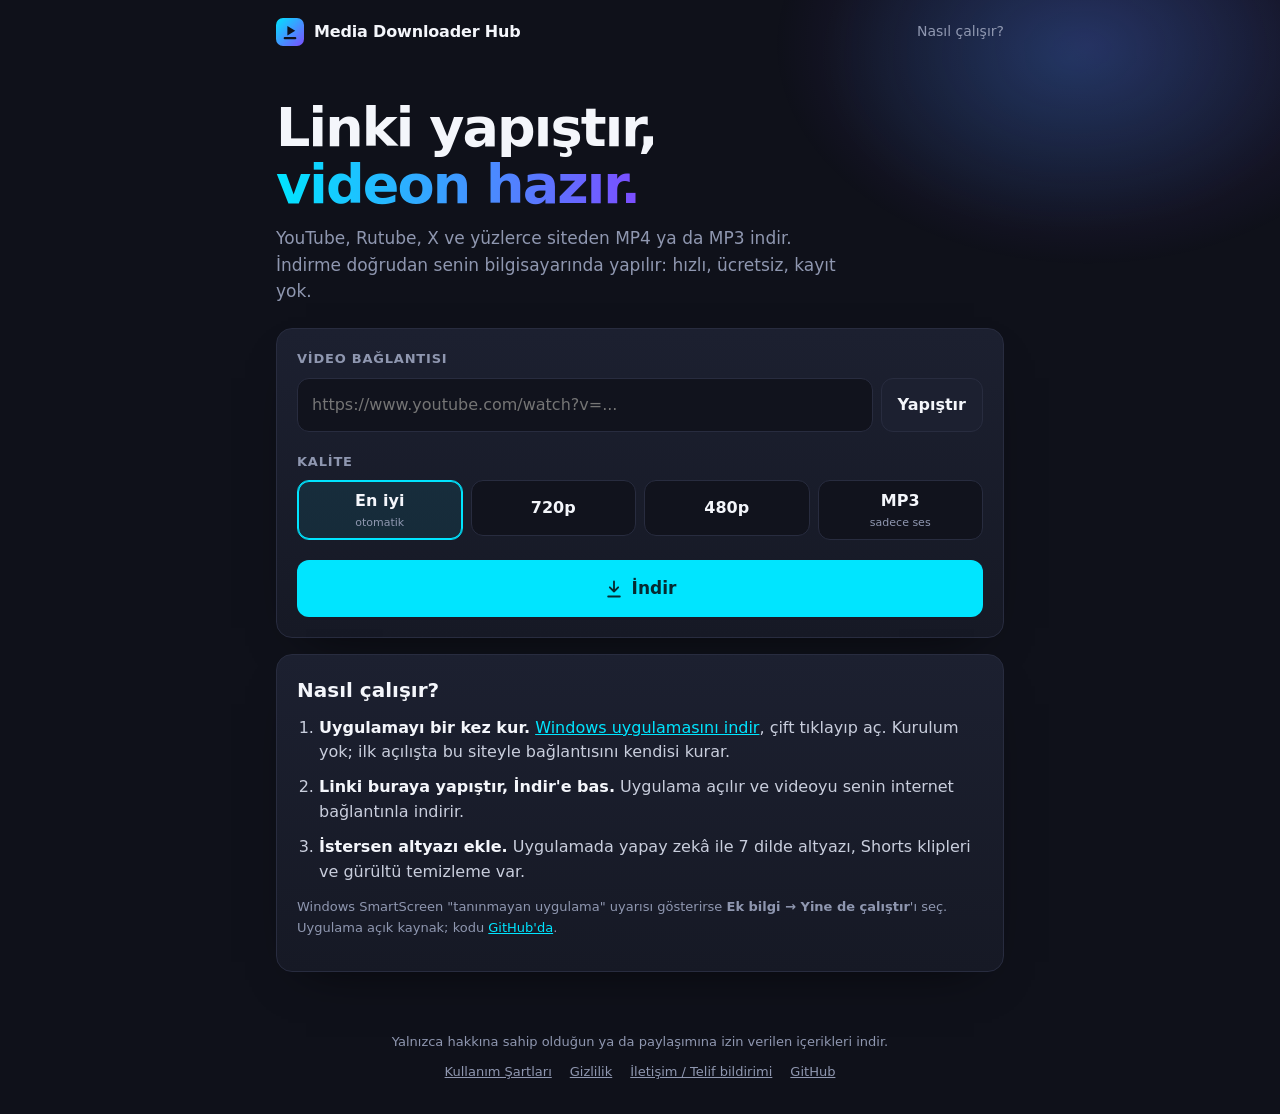
==== site/index.html @ 27bf65e7 "feat: serverless site that opens the desktop app via mdhub:// links - site/: static page for GitHub " ====
<!doctype html>
<html lang="tr">
<head>
  <meta charset="utf-8">
  <meta name="viewport" content="width=device-width, initial-scale=1">
  <title>Media Downloader Hub — Linki yapıştır, videon hazır</title>
  <meta name="description" content="Video bağlantısını yapıştır, MP4 veya MP3 olarak bilgisayarına indir. Ücretsiz ve açık kaynak. Yapay zekâ altyazı ve Shorts klipleri.">
  <meta name="theme-color" content="#0F111A">
  <meta property="og:type" content="website">
  <meta property="og:title" content="Media Downloader Hub — Linki yapıştır, videon hazır">
  <meta property="og:description" content="Video bağlantısını yapıştır, MP4 veya MP3 olarak indir. Yapay zekâ altyazı ve Shorts klipleri.">
  <meta property="og:image" content="og-image.png">
  <meta property="og:locale" content="tr_TR">
  <meta name="twitter:card" content="summary_large_image">
  <link rel="icon" href="favicon.svg" type="image/svg+xml">
  <link rel="stylesheet" href="style.css">
</head>
<body>
  <div class="glow" aria-hidden="true"></div>

  <header class="topbar">
    <a class="brand" href="./">
      <img src="favicon.svg" alt="" width="28" height="28">
      <span>Media Downloader Hub</span>
    </a>
    <a class="toplink" href="#nasil">Nasıl çalışır?</a>
  </header>

  <main class="wrap">
    <section class="hero">
      <h1>Linki yapıştır,<br><span class="accent">videon hazır.</span></h1>
      <p>YouTube, Rutube, X ve yüzlerce siteden MP4 ya da MP3 indir. İndirme doğrudan senin bilgisayarında yapılır: hızlı, ücretsiz, kayıt yok.</p>
    </section>

    <div class="banner" id="mobile-banner" hidden role="status">
      <strong>Şu an Windows uygulaması var.</strong>
      <span>Telefondan indirme yakında. Bu sayfayı bilgisayarından açıp linki oraya yapıştırabilirsin.</span>
    </div>

    <form class="card" id="form" novalidate>
      <label class="label" for="url">Video bağlantısı</label>
      <div class="url-row">
        <input id="url" name="url" type="url" inputmode="url" autocomplete="off" spellcheck="false"
               placeholder="https://www.youtube.com/watch?v=..." required>
        <button type="button" class="btn ghost" id="paste-btn">Yapıştır</button>
      </div>

      <fieldset class="chips">
        <legend class="label">Kalite</legend>
        <label><input type="radio" name="format" value="best" checked><span>En iyi <small>otomatik</small></span></label>
        <label><input type="radio" name="format" value="720p"><span>720p</span></label>
        <label><input type="radio" name="format" value="480p"><span>480p</span></label>
        <label><input type="radio" name="format" value="mp3"><span>MP3 <small>sadece ses</small></span></label>
      </fieldset>

      <p class="error" id="form-error" role="alert" hidden></p>

      <button type="submit" class="btn primary" id="submit-btn">
        <svg viewBox="0 0 24 24" width="20" height="20" aria-hidden="true"><path d="M12 3v12m0 0l-5-5m5 5l5-5M5 21h14" fill="none" stroke="currentColor" stroke-width="2.2" stroke-linecap="round" stroke-linejoin="round"/></svg>
        <span>İndir</span>
      </button>
    </form>

    <section class="card result" id="opened" hidden aria-live="polite">
      <div class="result-icon" aria-hidden="true">
        <svg viewBox="0 0 24 24" width="26" height="26"><path d="M5 12.5l4.5 4.5L19 7.5" fill="none" stroke="currentColor" stroke-width="2.6" stroke-linecap="round" stroke-linejoin="round"/></svg>
      </div>
      <p class="result-title">Uygulamada açılıyor</p>
      <p class="muted">Tarayıcı "Media Downloader Hub açılsın mı?" diye sorarsa <b>Aç</b>'a bas. İndirme uygulamada başlar, dosya İndirilenler klasörüne kaydedilir.</p>
      <p class="muted small" id="no-app-hint">Hiçbir şey olmadıysa uygulama henüz kurulu değil:</p>
      <a class="btn primary" id="get-app" href="#" rel="noopener">Windows uygulamasını indir (ücretsiz)</a>
      <button type="button" class="btn link" id="again-btn">Yeni bağlantı</button>
    </section>

    <section class="card how" id="nasil">
      <h2>Nasıl çalışır?</h2>
      <ol>
        <li><b>Uygulamayı bir kez kur.</b> <a href="#" data-app-link>Windows uygulamasını indir</a>, çift tıklayıp aç. Kurulum yok; ilk açılışta bu siteyle bağlantısını kendisi kurar.</li>
        <li><b>Linki buraya yapıştır, İndir'e bas.</b> Uygulama açılır ve videoyu senin internet bağlantınla indirir.</li>
        <li><b>İstersen altyazı ekle.</b> Uygulamada yapay zekâ ile 7 dilde altyazı, Shorts klipleri ve gürültü temizleme var.</li>
      </ol>
      <p class="muted small">Windows SmartScreen "tanınmayan uygulama" uyarısı gösterirse <b>Ek bilgi → Yine de çalıştır</b>'ı seç. Uygulama açık kaynak; kodu <a href="https://github.com/Oguzhan61-dilmac/media-downloader-hub" target="_blank" rel="noopener">GitHub'da</a>.</p>
    </section>
  </main>

  <footer class="footer">
    <p>Yalnızca hakkına sahip olduğun ya da paylaşımına izin verilen içerikleri indir.</p>
    <nav class="footer-links">
      <a href="kullanim-sartlari.html">Kullanım Şartları</a>
      <a href="gizlilik.html">Gizlilik</a>
      <a href="https://github.com/Oguzhan61-dilmac/media-downloader-hub/issues" target="_blank" rel="noopener">İletişim / Telif bildirimi</a>
      <a href="https://github.com/Oguzhan61-dilmac/media-downloader-hub" target="_blank" rel="noopener">GitHub</a>
    </nav>
  </footer>

  <script src="app.js"></script>
</body>
</html>
---- site/style.css ----
:root {
  --bg: #0F111A;
  --card: #161925;
  --card-2: #1C2030;
  --border: #282C3F;
  --input: #11131D;
  --text: #F4F6FB;
  --muted: #8F97B0;
  --accent: #00E5FF;
  --accent-ink: #062A31;
  --violet: #7C4DFF;
  --success: #00E676;
  --error: #FF6B6B;
  --warn: #FFD54F;
  --radius: 16px;
  --font: ui-sans-serif, system-ui, -apple-system, "Segoe UI", Roboto, "Helvetica Neue", Arial, sans-serif;
}

* { box-sizing: border-box; }
html { -webkit-text-size-adjust: 100%; }
body {
  margin: 0;
  min-height: 100vh;
  background: var(--bg);
  color: var(--text);
  font: 16px/1.55 var(--font);
  display: flex;
  flex-direction: column;
  overflow-x: hidden;
}
[hidden] { display: none !important; }
a { color: var(--accent); }

.glow {
  position: fixed;
  inset: -30vh -20vw auto auto;
  width: 70vw;
  height: 70vh;
  background: radial-gradient(closest-side, rgba(124, 77, 255, .22), transparent 70%),
              radial-gradient(closest-side, rgba(0, 229, 255, .14), transparent 70%) 40% 60% / 80% 80% no-repeat;
  pointer-events: none;
  z-index: 0;
}

.topbar, .wrap, .footer { position: relative; z-index: 1; }

.topbar {
  display: flex;
  align-items: center;
  justify-content: space-between;
  gap: 12px;
  max-width: 760px;
  width: 100%;
  margin: 0 auto;
  padding: 18px 16px;
}
.brand {
  display: inline-flex;
  align-items: center;
  gap: 10px;
  color: var(--text);
  text-decoration: none;
  font-weight: 700;
  letter-spacing: -.01em;
}
.toplink { color: var(--muted); text-decoration: none; font-size: 14px; }
.toplink:hover { color: var(--text); }

.wrap {
  max-width: 760px;
  width: 100%;
  margin: 0 auto;
  padding: 8px 16px 40px;
  flex: 1;
}

.hero { padding: 28px 0 24px; }
.hero h1 {
  margin: 0 0 12px;
  font-size: clamp(34px, 7vw, 54px);
  line-height: 1.05;
  letter-spacing: -.035em;
  font-weight: 800;
}
.accent {
  background: linear-gradient(90deg, var(--accent), var(--violet));
  -webkit-background-clip: text;
  background-clip: text;
  color: transparent;
}
.hero p { margin: 0; max-width: 560px; color: var(--muted); font-size: 17px; }

.banner {
  display: grid;
  gap: 4px;
  margin-bottom: 16px;
  padding: 14px 16px;
  border: 1px solid rgba(255, 213, 79, .35);
  background: rgba(255, 213, 79, .08);
  border-radius: 12px;
  font-size: 14px;
}
.banner strong { color: var(--warn); }

.card {
  background: linear-gradient(180deg, var(--card-2), var(--card));
  border: 1px solid var(--border);
  border-radius: var(--radius);
  padding: 20px;
  margin-bottom: 16px;
  box-shadow: 0 20px 50px -30px rgba(0, 0, 0, .8);
}

.label {
  display: block;
  font-size: 13px;
  font-weight: 600;
  color: var(--muted);
  text-transform: uppercase;
  letter-spacing: .06em;
  margin-bottom: 8px;
  padding: 0;
}

.url-row { display: flex; gap: 8px; }
input[type="url"], select {
  width: 100%;
  min-width: 0;
  background: var(--input);
  color: var(--text);
  border: 1px solid var(--border);
  border-radius: 12px;
  padding: 14px 14px;
  font: inherit;
  outline: none;
  transition: border-color .15s, box-shadow .15s;
}
input[type="url"]:focus, select:focus {
  border-color: var(--accent);
  box-shadow: 0 0 0 3px rgba(0, 229, 255, .18);
}
select { padding: 11px 12px; appearance: none; background-image: linear-gradient(45deg, transparent 50%, var(--muted) 50%), linear-gradient(135deg, var(--muted) 50%, transparent 50%); background-position: calc(100% - 18px) 52%, calc(100% - 13px) 52%; background-size: 5px 5px; background-repeat: no-repeat; padding-right: 32px; }

.btn {
  display: inline-flex;
  align-items: center;
  justify-content: center;
  gap: 8px;
  border: 0;
  border-radius: 12px;
  font: inherit;
  font-weight: 700;
  cursor: pointer;
  text-decoration: none;
  transition: transform .08s, filter .15s, background .15s;
}
.btn:active { transform: translateY(1px); }
.btn.primary {
  width: 100%;
  padding: 15px 18px;
  background: var(--accent);
  color: var(--accent-ink);
  font-size: 17px;
}
.btn.primary:hover { filter: brightness(1.08); }
.btn.primary:disabled { background: #2E344E; color: var(--muted); cursor: progress; }
.btn.ghost {
  flex: none;
  padding: 0 16px;
  background: var(--card-2);
  color: var(--text);
  border: 1px solid var(--border);
}
.btn.ghost:hover { border-color: var(--accent); }
.btn.link { background: none; color: var(--muted); padding: 8px; font-weight: 600; }
.btn.link:hover { color: var(--text); }

.chips {
  display: grid;
  grid-template-columns: repeat(4, 1fr);
  gap: 8px;
  border: 0;
  margin: 20px 0 0;
  padding: 0;
}
.chips legend { grid-column: 1 / -1; }
.chips label { position: relative; }
.chips input { position: absolute; opacity: 0; pointer-events: none; }
.chips span {
  display: flex;
  flex-direction: column;
  align-items: center;
  justify-content: center;
  min-height: 56px;
  padding: 8px 6px;
  text-align: center;
  border: 1px solid var(--border);
  border-radius: 12px;
  background: var(--input);
  font-weight: 700;
  cursor: pointer;
  transition: border-color .15s, background .15s;
}
.chips small { font-weight: 500; font-size: 11px; color: var(--muted); }
.chips input:checked + span {
  border-color: var(--accent);
  background: rgba(0, 229, 255, .08);
  box-shadow: inset 0 0 0 1px var(--accent);
}
.chips input:focus-visible + span { outline: 2px solid var(--accent); outline-offset: 2px; }

.studio {
  margin: 20px 0 0;
  border: 1px solid var(--border);
  border-radius: 12px;
  background: rgba(124, 77, 255, .05);
  padding: 0 14px;
}
.studio summary {
  display: flex;
  align-items: center;
  gap: 10px;
  padding: 14px 0;
  cursor: pointer;
  list-style: none;
  font-weight: 700;
}
.studio summary::-webkit-details-marker { display: none; }
.studio summary::after {
  content: "";
  margin-left: auto;
  width: 8px;
  height: 8px;
  border-right: 2px solid var(--muted);
  border-bottom: 2px solid var(--muted);
  transform: rotate(45deg);
  transition: transform .2s;
}
.studio[open] summary::after { transform: rotate(-135deg); }
.badge {
  flex: none;
  white-space: nowrap;
  font-size: 11px;
  font-weight: 700;
  padding: 3px 8px;
  border-radius: 99px;
  background: rgba(124, 77, 255, .2);
  color: #B9A2FF;
}
.studio.disabled { opacity: .5; pointer-events: none; }

.studio-grid {
  display: grid;
  grid-template-columns: repeat(3, 1fr);
  gap: 10px;
  margin: 4px 0 12px;
}
.studio-grid label { display: grid; gap: 6px; font-size: 13px; color: var(--muted); font-weight: 600; }
.studio-grid.off { opacity: .45; }

.switch {
  display: flex;
  align-items: center;
  gap: 12px;
  padding: 8px 0;
  cursor: pointer;
  font-weight: 600;
}
.switch input { position: absolute; opacity: 0; pointer-events: none; }
.switch small { color: var(--muted); font-weight: 500; }
.track {
  flex: none;
  position: relative;
  width: 42px;
  height: 24px;
  border-radius: 99px;
  background: #2A2F45;
  transition: background .15s;
}
.track::after {
  content: "";
  position: absolute;
  top: 3px;
  left: 3px;
  width: 18px;
  height: 18px;
  border-radius: 50%;
  background: #fff;
  transition: transform .15s;
}
.switch input:checked + .track { background: var(--violet); }
.switch input:checked + .track::after { transform: translateX(18px); }
.switch input:focus-visible + .track { outline: 2px solid var(--accent); outline-offset: 2px; }
.switch input:disabled ~ * { opacity: .45; }

.hint { margin: 6px 0 14px; color: var(--muted); font-size: 13px; }
.error {
  margin: 16px 0 0;
  padding: 12px 14px;
  border-radius: 12px;
  background: rgba(255, 107, 107, .1);
  border: 1px solid rgba(255, 107, 107, .35);
  color: #FFC4C4;
  white-space: pre-line;
  font-size: 15px;
}
form .btn.primary { margin-top: 20px; }

.progress-head { display: flex; align-items: flex-start; justify-content: space-between; gap: 16px; }
.step { margin: 0; font-weight: 700; }
.detail { margin: 2px 0 0; color: var(--muted); font-size: 14px; min-height: 1.4em; }
.pct { font-weight: 800; font-size: 22px; color: var(--accent); font-variant-numeric: tabular-nums; }
.bar { margin-top: 14px; height: 10px; border-radius: 99px; background: #222638; overflow: hidden; }
.fill {
  height: 100%;
  width: 0;
  border-radius: inherit;
  background: linear-gradient(90deg, var(--accent), var(--violet));
  transition: width .4s ease;
}
.progress.indeterminate .fill { width: 35% !important; animation: slide 1.2s ease-in-out infinite; }
@keyframes slide { from { transform: translateX(-100%); } to { transform: translateX(290%); } }
.progress-foot { display: flex; justify-content: flex-end; margin-top: 8px; }

.result { text-align: center; }
.result-icon {
  width: 52px;
  height: 52px;
  margin: 4px auto 10px;
  border-radius: 50%;
  display: grid;
  place-items: center;
  background: rgba(0, 230, 118, .12);
  color: var(--success);
}
.result-title { margin: 0; font-size: 20px; font-weight: 800; }
.result-file { margin: 6px 0 2px; word-break: break-word; }
.result .btn.primary { margin-top: 14px; }
.muted { color: var(--muted); }
.small { font-size: 13px; }

.footer {
  max-width: 760px;
  width: 100%;
  margin: 0 auto;
  padding: 0 16px 32px;
  color: var(--muted);
  font-size: 13px;
  text-align: center;
}
.footer p { margin: 4px 0; }
.footer-links { display: flex; flex-wrap: wrap; justify-content: center; gap: 6px 18px; margin-top: 10px; }
.footer-links a { color: var(--muted); }
.footer-links a:hover { color: var(--text); }
.turnstile { margin-top: 18px; display: flex; justify-content: center; min-height: 65px; }

/* legal pages */
.legal { max-width: 760px; }
.legal h1 { font-size: clamp(28px, 5vw, 38px); letter-spacing: -.02em; margin: 24px 0 6px; }
.legal h2 { font-size: 18px; margin: 28px 0 8px; }
.legal p, .legal li { color: #C9CEDD; }
.legal ul { padding-left: 20px; }
.legal .updated { color: var(--muted); font-size: 14px; margin: 0 0 20px; }

@media (max-width: 560px) {
  .chips { grid-template-columns: repeat(2, 1fr); }
  .studio-grid { grid-template-columns: 1fr; }
  .card { padding: 16px; }
  .hero { padding-top: 12px; }
  .toplink { display: none; }
}

@media (prefers-reduced-motion: reduce) {
  * { transition: none !important; animation: none !important; }
}

/* "how it works" card (static site) */
.how h2 { margin: 0 0 10px; font-size: 20px; }
.how ol { margin: 0 0 12px; padding-left: 22px; display: grid; gap: 10px; }
.how li { color: #C9CEDD; }
.how li b { color: var(--text); }
.result .muted { max-width: 520px; margin: 6px auto; }
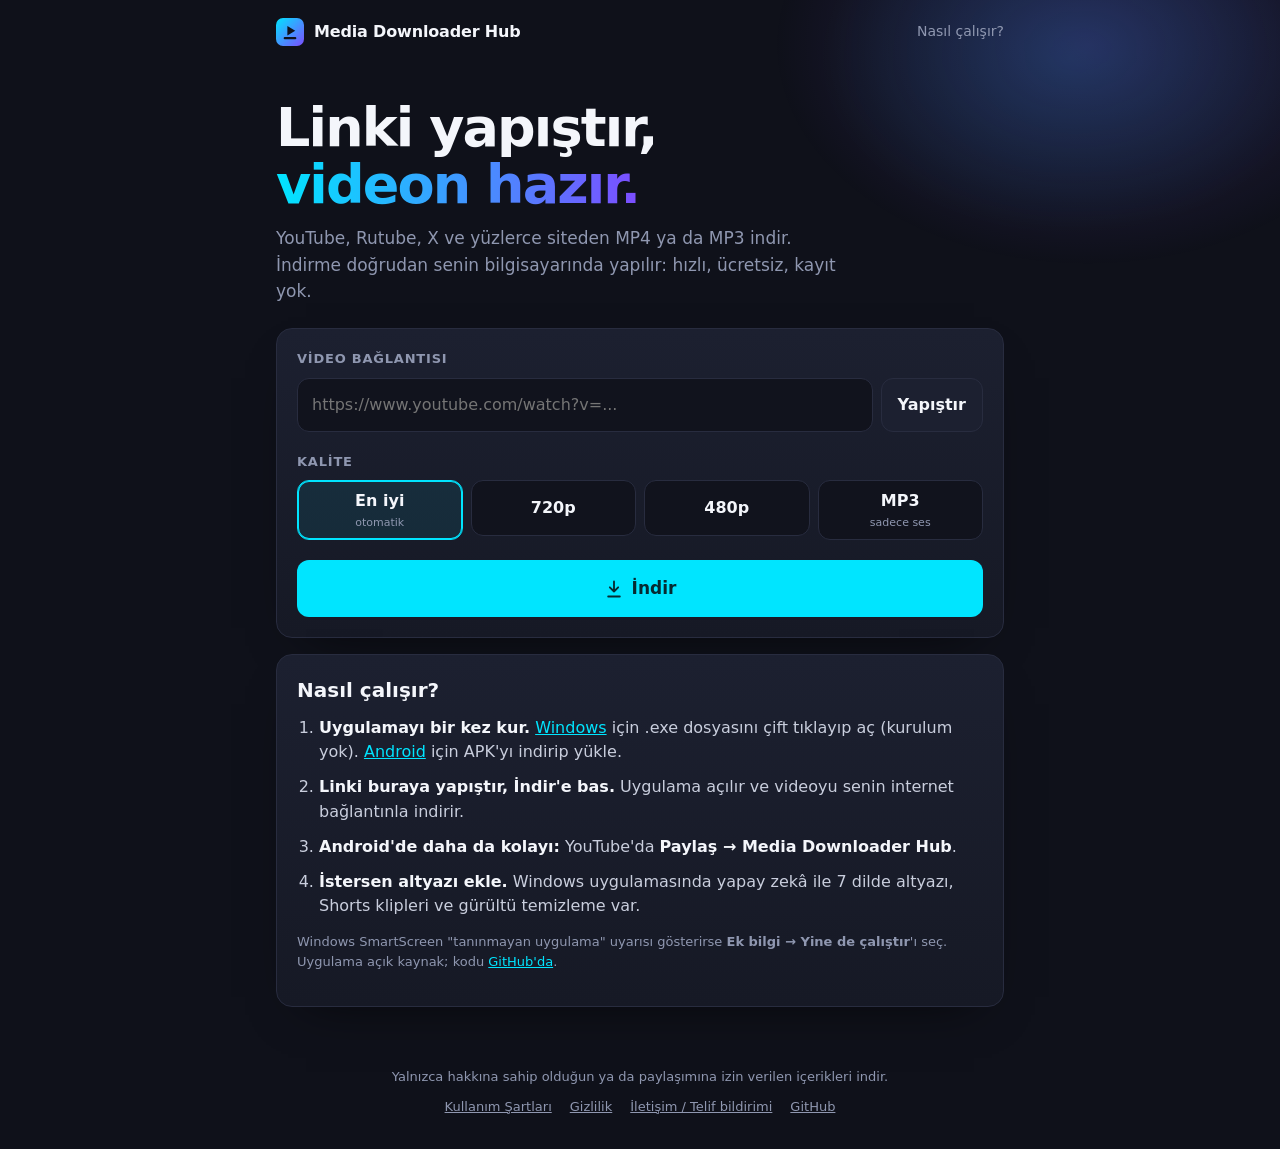
==== commit 6521d21f: "feat: Android app downloads on the phone; site opens app on Android and Windows - Android: yt-dlp ru" ====
--- a/site/index.html
+++ b/site/index.html
@@ -33,8 +33,8 @@
     </section>
 
     <div class="banner" id="mobile-banner" hidden role="status">
-      <strong>Şu an Windows uygulaması var.</strong>
-      <span>Telefondan indirme yakında. Bu sayfayı bilgisayarından açıp linki oraya yapıştırabilirsin.</span>
+      <strong>iPhone desteklenmiyor.</strong>
+      <span>Apple bu tür uygulamalara izin vermiyor. Windows bilgisayarından ya da Android telefondan kullanabilirsin.</span>
     </div>
 
     <form class="card" id="form" novalidate>
@@ -68,16 +68,18 @@
       <p class="result-title">Uygulamada açılıyor</p>
       <p class="muted">Tarayıcı "Media Downloader Hub açılsın mı?" diye sorarsa <b>Aç</b>'a bas. İndirme uygulamada başlar, dosya İndirilenler klasörüne kaydedilir.</p>
       <p class="muted small" id="no-app-hint">Hiçbir şey olmadıysa uygulama henüz kurulu değil:</p>
-      <a class="btn primary" id="get-app" href="#" rel="noopener">Windows uygulamasını indir (ücretsiz)</a>
+      <a class="btn primary" id="get-app" href="#" rel="noopener">Uygulamayı indir (ücretsiz)</a>
+      <p class="muted small" id="apk-hint" hidden>APK'yı açarken "bilinmeyen uygulamalara izin ver" sorulursa izin ver. Uygulama Google Play'de değil, doğrudan GitHub'dan iner.</p>
       <button type="button" class="btn link" id="again-btn">Yeni bağlantı</button>
     </section>
 
     <section class="card how" id="nasil">
       <h2>Nasıl çalışır?</h2>
       <ol>
-        <li><b>Uygulamayı bir kez kur.</b> <a href="#" data-app-link>Windows uygulamasını indir</a>, çift tıklayıp aç. Kurulum yok; ilk açılışta bu siteyle bağlantısını kendisi kurar.</li>
+        <li><b>Uygulamayı bir kez kur.</b> <a href="#" data-win-link>Windows</a> için .exe dosyasını çift tıklayıp aç (kurulum yok). <a href="#" data-android-link>Android</a> için APK'yı indirip yükle.</li>
         <li><b>Linki buraya yapıştır, İndir'e bas.</b> Uygulama açılır ve videoyu senin internet bağlantınla indirir.</li>
-        <li><b>İstersen altyazı ekle.</b> Uygulamada yapay zekâ ile 7 dilde altyazı, Shorts klipleri ve gürültü temizleme var.</li>
+        <li><b>Android'de daha da kolayı:</b> YouTube'da <b>Paylaş → Media Downloader Hub</b>.</li>
+        <li><b>İstersen altyazı ekle.</b> Windows uygulamasında yapay zekâ ile 7 dilde altyazı, Shorts klipleri ve gürültü temizleme var.</li>
       </ol>
       <p class="muted small">Windows SmartScreen "tanınmayan uygulama" uyarısı gösterirse <b>Ek bilgi → Yine de çalıştır</b>'ı seç. Uygulama açık kaynak; kodu <a href="https://github.com/Oguzhan61-dilmac/media-downloader-hub" target="_blank" rel="noopener">GitHub'da</a>.</p>
     </section>
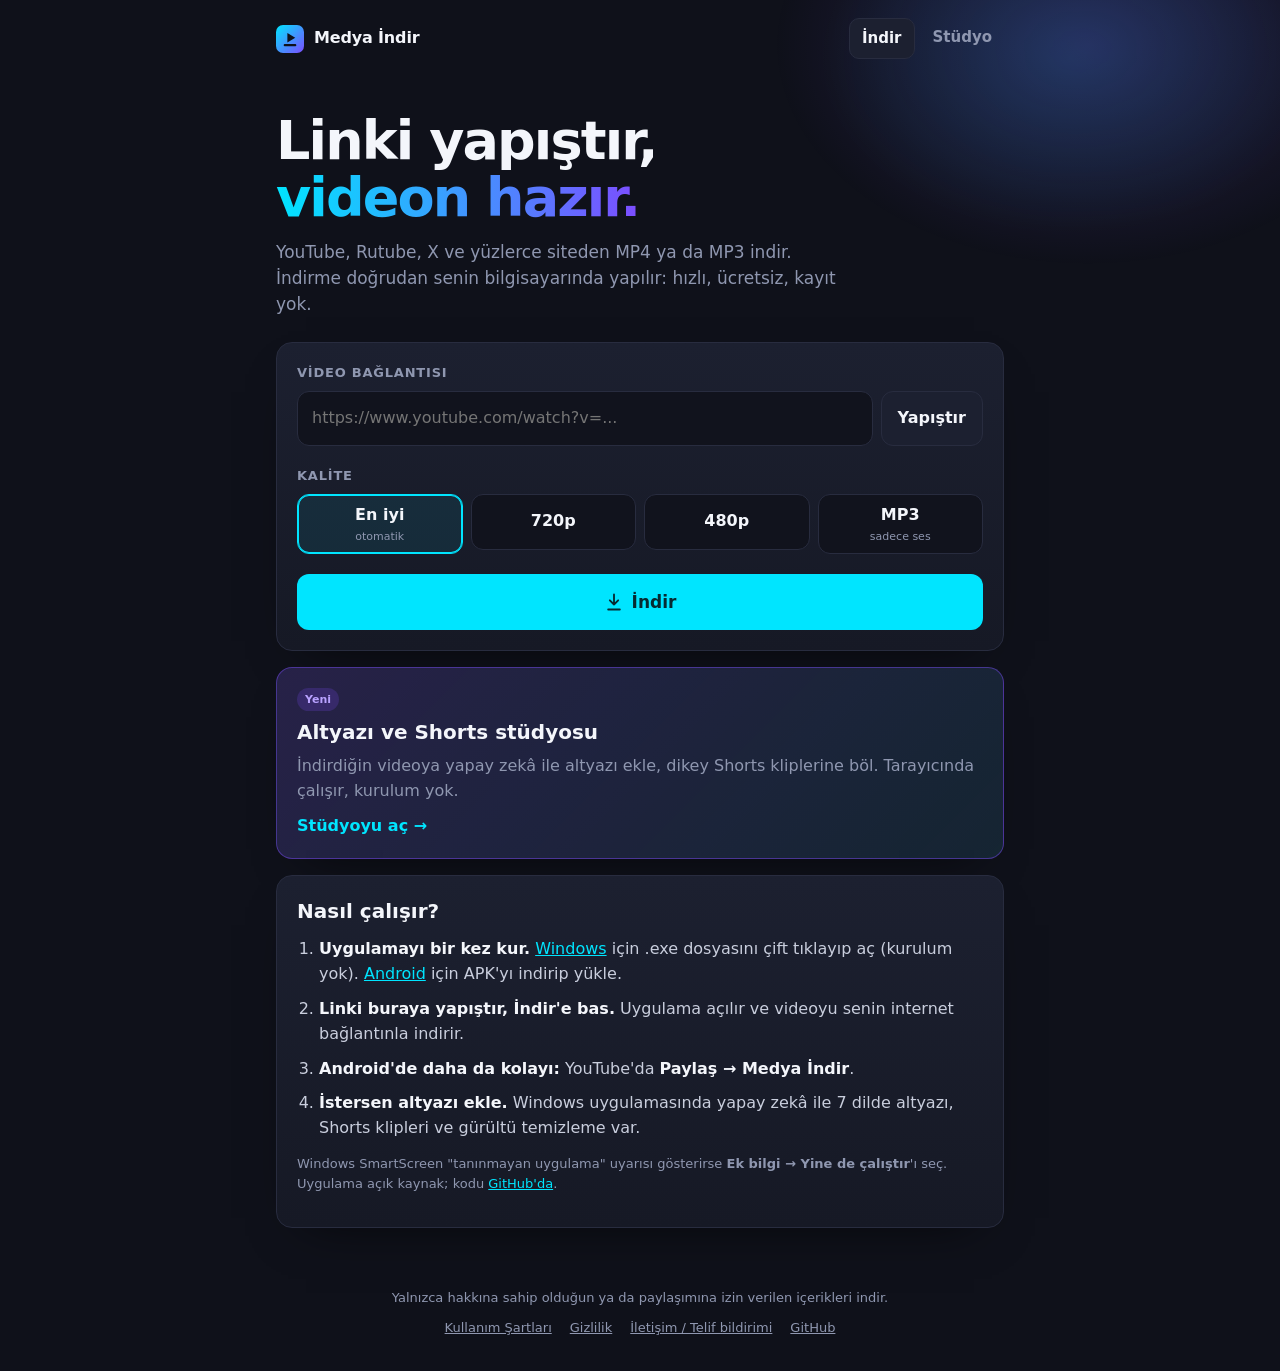
==== commit ca2ff723: "feat: Medya İndir brand, in-browser subtitle & Shorts studio, medyaindir.com.tr - site/studyo.html: " ====
--- a/site/index.html
+++ b/site/index.html
@@ -3,13 +3,13 @@
 <head>
   <meta charset="utf-8">
   <meta name="viewport" content="width=device-width, initial-scale=1">
-  <title>Media Downloader Hub — Linki yapıştır, videon hazır</title>
+  <title>Medya İndir — Linki yapıştır, videon hazır</title>
   <meta name="description" content="Video bağlantısını yapıştır, MP4 veya MP3 olarak bilgisayarına indir. Ücretsiz ve açık kaynak. Yapay zekâ altyazı ve Shorts klipleri.">
   <meta name="theme-color" content="#0F111A">
   <meta property="og:type" content="website">
-  <meta property="og:title" content="Media Downloader Hub — Linki yapıştır, videon hazır">
+  <meta property="og:title" content="Medya İndir — Linki yapıştır, videon hazır">
   <meta property="og:description" content="Video bağlantısını yapıştır, MP4 veya MP3 olarak indir. Yapay zekâ altyazı ve Shorts klipleri.">
-  <meta property="og:image" content="og-image.png">
+  <meta property="og:image" content="https://medyaindir.com.tr/og-image.png">
   <meta property="og:locale" content="tr_TR">
   <meta name="twitter:card" content="summary_large_image">
   <link rel="icon" href="favicon.svg" type="image/svg+xml">
@@ -21,9 +21,12 @@
   <header class="topbar">
     <a class="brand" href="./">
       <img src="favicon.svg" alt="" width="28" height="28">
-      <span>Media Downloader Hub</span>
+      <span>Medya İndir</span>
     </a>
-    <a class="toplink" href="#nasil">Nasıl çalışır?</a>
+    <nav class="nav">
+      <a href="./" aria-current="page">İndir</a>
+      <a href="studyo.html">Stüdyo</a>
+    </nav>
   </header>
 
   <main class="wrap">
@@ -66,19 +69,26 @@
         <svg viewBox="0 0 24 24" width="26" height="26"><path d="M5 12.5l4.5 4.5L19 7.5" fill="none" stroke="currentColor" stroke-width="2.6" stroke-linecap="round" stroke-linejoin="round"/></svg>
       </div>
       <p class="result-title">Uygulamada açılıyor</p>
-      <p class="muted">Tarayıcı "Media Downloader Hub açılsın mı?" diye sorarsa <b>Aç</b>'a bas. İndirme uygulamada başlar, dosya İndirilenler klasörüne kaydedilir.</p>
+      <p class="muted">Tarayıcı "Medya İndir açılsın mı?" diye sorarsa <b>Aç</b>'a bas. İndirme uygulamada başlar, dosya İndirilenler klasörüne kaydedilir.</p>
       <p class="muted small" id="no-app-hint">Hiçbir şey olmadıysa uygulama henüz kurulu değil:</p>
       <a class="btn primary" id="get-app" href="#" rel="noopener">Uygulamayı indir (ücretsiz)</a>
       <p class="muted small" id="apk-hint" hidden>APK'yı açarken "bilinmeyen uygulamalara izin ver" sorulursa izin ver. Uygulama Google Play'de değil, doğrudan GitHub'dan iner.</p>
       <button type="button" class="btn link" id="again-btn">Yeni bağlantı</button>
     </section>
 
+    <a class="card studio-promo" href="studyo.html">
+      <span class="badge">Yeni</span>
+      <span class="promo-title">Altyazı ve Shorts stüdyosu</span>
+      <span class="muted">İndirdiğin videoya yapay zekâ ile altyazı ekle, dikey Shorts kliplerine böl. Tarayıcında çalışır, kurulum yok.</span>
+      <span class="promo-cta">Stüdyoyu aç →</span>
+    </a>
+
     <section class="card how" id="nasil">
       <h2>Nasıl çalışır?</h2>
       <ol>
         <li><b>Uygulamayı bir kez kur.</b> <a href="#" data-win-link>Windows</a> için .exe dosyasını çift tıklayıp aç (kurulum yok). <a href="#" data-android-link>Android</a> için APK'yı indirip yükle.</li>
         <li><b>Linki buraya yapıştır, İndir'e bas.</b> Uygulama açılır ve videoyu senin internet bağlantınla indirir.</li>
-        <li><b>Android'de daha da kolayı:</b> YouTube'da <b>Paylaş → Media Downloader Hub</b>.</li>
+        <li><b>Android'de daha da kolayı:</b> YouTube'da <b>Paylaş → Medya İndir</b>.</li>
         <li><b>İstersen altyazı ekle.</b> Windows uygulamasında yapay zekâ ile 7 dilde altyazı, Shorts klipleri ve gürültü temizleme var.</li>
       </ol>
       <p class="muted small">Windows SmartScreen "tanınmayan uygulama" uyarısı gösterirse <b>Ek bilgi → Yine de çalıştır</b>'ı seç. Uygulama açık kaynak; kodu <a href="https://github.com/Oguzhan61-dilmac/media-downloader-hub" target="_blank" rel="noopener">GitHub'da</a>.</p>
--- a/site/style.css
+++ b/site/style.css
@@ -380,3 +380,42 @@
 .how li { color: #C9CEDD; }
 .how li b { color: var(--text); }
 .result .muted { max-width: 520px; margin: 6px auto; }
+
+/* nav */
+.nav { display: flex; gap: 6px; }
+.nav a { color: var(--muted); text-decoration: none; font-weight: 600; font-size: 15px; padding: 8px 12px; border-radius: 10px; }
+.nav a:hover { color: var(--text); }
+.nav a[aria-current="page"] { color: var(--text); background: var(--card-2); border: 1px solid var(--border); }
+
+/* studio */
+.dropzone {
+  display: flex; flex-direction: column; align-items: center; justify-content: center; gap: 6px;
+  min-height: 150px; padding: 20px; text-align: center; cursor: pointer;
+  border: 2px dashed var(--border); border-radius: 14px; background: var(--input); color: var(--accent);
+  transition: border-color .15s, background .15s;
+}
+.dropzone:hover, .dropzone.over { border-color: var(--accent); background: rgba(0, 229, 255, .05); }
+.drop-title { color: var(--text); font-weight: 700; }
+.preview { display: block; width: 100%; max-height: 360px; margin-top: 14px; border-radius: 12px; background: #000; }
+.chips-3 { grid-template-columns: repeat(3, 1fr); }
+.studio-grid { margin-top: 18px; }
+.studio-grid select { width: 100%; }
+.results-head { display: flex; align-items: center; gap: 14px; margin-bottom: 8px; }
+.results-head .result-icon { margin: 0; }
+.result-list { list-style: none; margin: 0; padding: 0; display: grid; gap: 12px; }
+.result-item { border: 1px solid var(--border); border-radius: 12px; padding: 12px; background: var(--input); }
+.result-item video { display: block; width: 100%; max-height: 420px; border-radius: 10px; background: #000; margin-bottom: 10px; }
+.result-row { display: flex; align-items: center; justify-content: space-between; gap: 12px; word-break: break-word; }
+.btn.small-btn { width: auto; padding: 10px 18px; font-size: 15px; flex: none; }
+.progress-foot { justify-content: space-between; align-items: center; }
+
+@media (max-width: 560px) {
+  .chips-3 { grid-template-columns: 1fr; }
+  .nav a { padding: 6px 8px; font-size: 14px; }
+}
+
+.studio-promo { display: grid; gap: 6px; text-decoration: none; color: inherit; border-color: rgba(124, 77, 255, .45); background: linear-gradient(135deg, rgba(124, 77, 255, .16), rgba(0, 229, 255, .06)), var(--card); transition: transform .12s, border-color .15s; }
+.studio-promo:hover { transform: translateY(-2px); border-color: var(--violet); }
+.studio-promo .badge { justify-self: start; }
+.promo-title { font-size: 20px; font-weight: 800; }
+.promo-cta { color: var(--accent); font-weight: 700; margin-top: 4px; }
